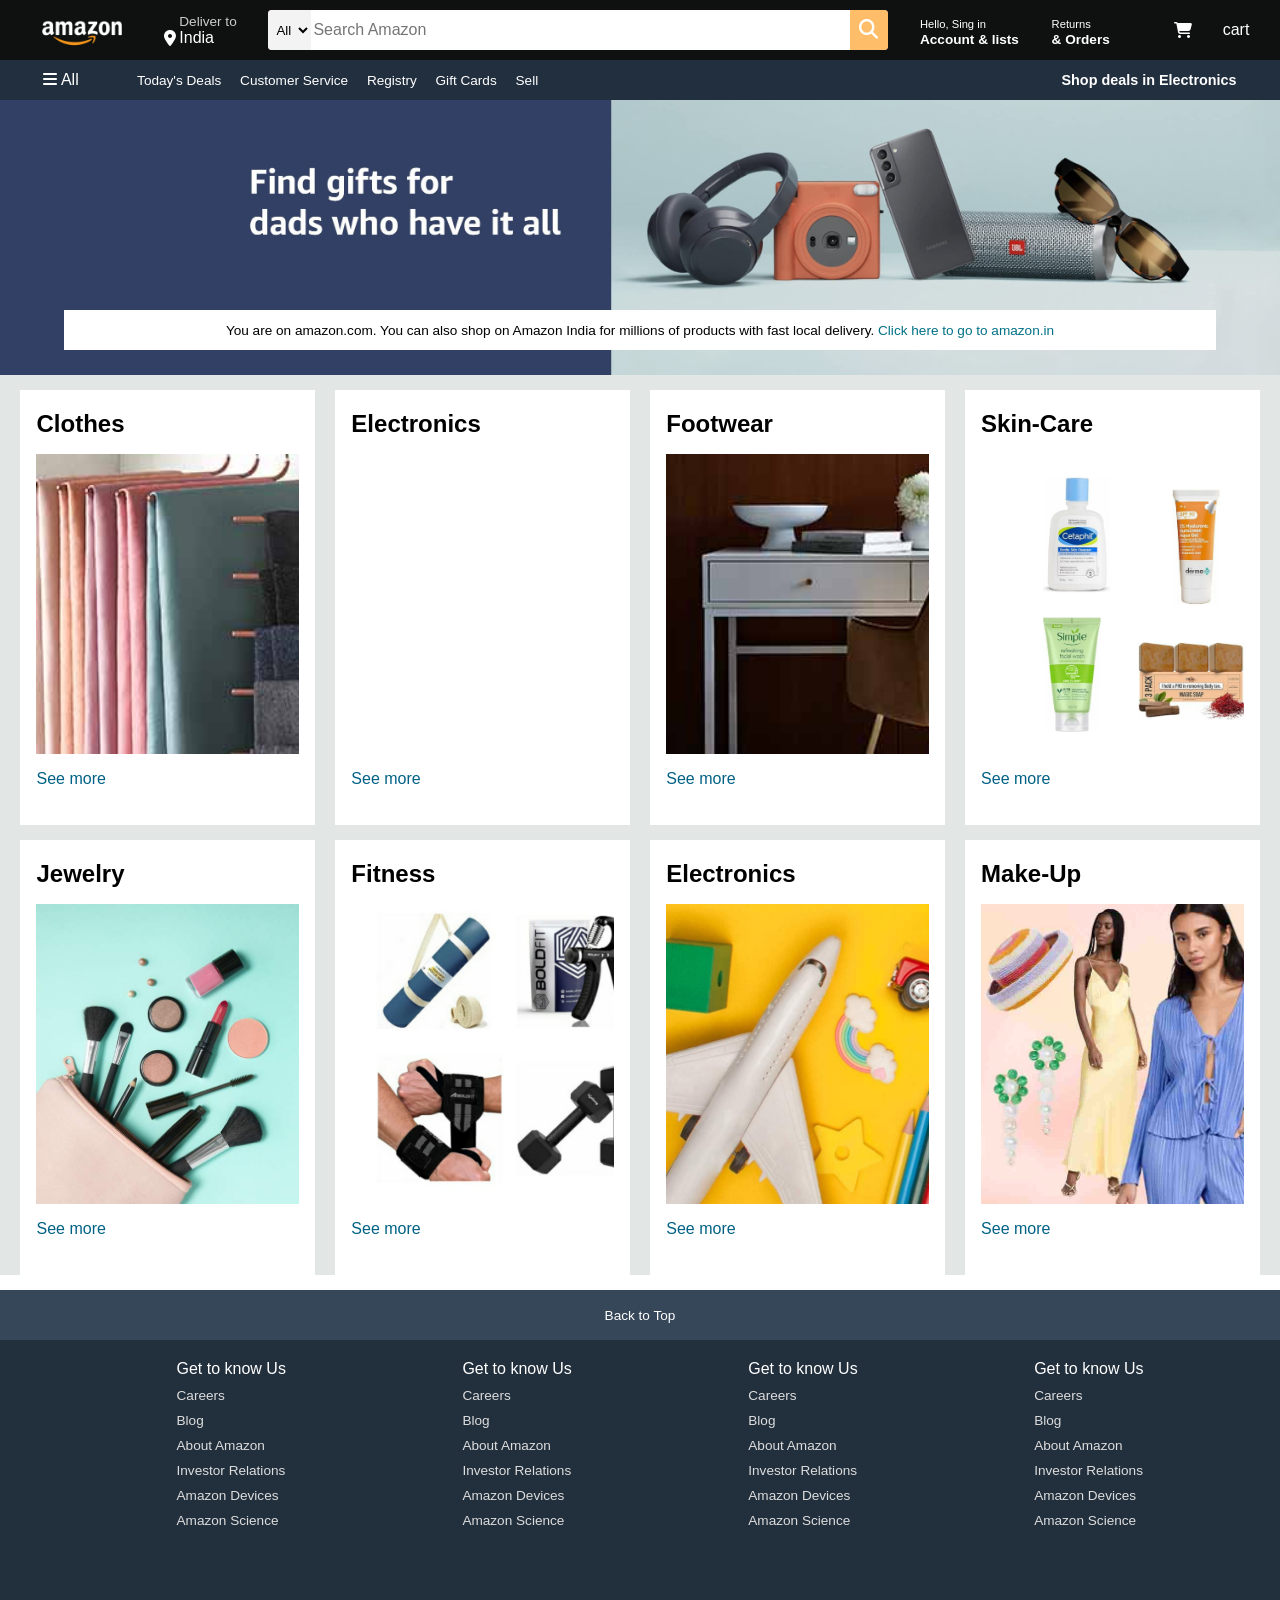
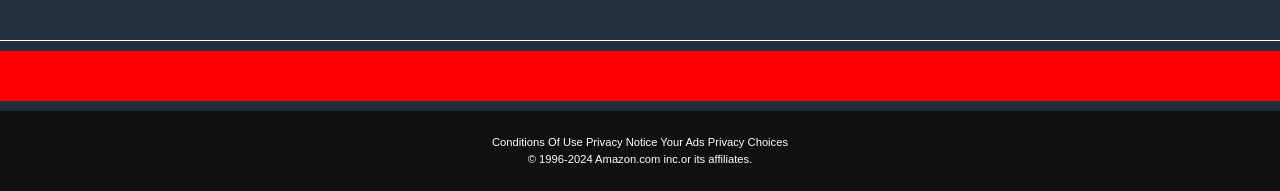
==== index.html @ f0648738 "index.html" ====
<!doctype html>

<html lang="en"> 

 <head> 

    <meta charset="UTF-8">

<meta http-equiv="X-UA-Compatible" content ="IE=edge">

<meta name="viewport" content="width=device-width, initial-scale=1.0">

  

  <title>Amazon clone</title> 

  <link rel="stylesheet" href="https://cdnjs.cloudflare.com/ajax/libs/font-awesome/6.5.2/css/all.min.css"> 

  <link rel="stylesheet" href="style.css"> 

 </head> 

 <body> 

  <header> 

   <div class="navbar"> 

    <div class="nav-logo border"> 

     <div class="logo" img src="logo.png">

     </div> 

    </div> 

    <div class="nav-address border "> 

     <p class="add">Deliver to</p> 

     <div class="add-icon"> <i class="fa-solid fa-location-dot"></i> 

      <p class="add2">India</p> 

     </div> 

    </div> 

    <div class="nav-search"> <select class="select-search"> <option>All</option> </select> 

     <input placeholder="Search Amazon" class="search-input "> 

     <div class="Search-icon"> <i class="fa-solid fa-magnifying-glass"></i> 

     </div> 

    </div> 

    <div class="nav-singin border "> 

     <p><span>Hello, Sing in</span></p> 

     <p class="nav2">Account &amp; lists</p> 

    </div> 

    <div class="nav-return border "> 

     <p><span>Returns</span></p> 

     <p class="nav2">&amp; Orders</p> 

    </div> 

    <div class="nav-cart border"></div> <i class="fa-solid fa-cart-shopping"></i> 

    <p>cart</p> 

   </div> 

   <div class="panel"> 

    <div class="panel-all"> <i class="fa-solid fa-bars"></i> All 

    </div> 

    <div class="panel-op"> 

     <p>Today's Deals</p> 

     <p>Customer Service</p> 

     <p>Registry</p> 

     <p>Gift Cards</p> 

     <p>Sell</p> 

    </div> 

    <div class="panel-deals">

      Shop deals in Electronics 

    </div> 

   </div> 

  </header> 

  <div class="hero"> 

   

   <div class="hero-m"> 

    <p>You are on amazon.com. You can also shop on Amazon India for millions of products with fast local delivery. <a> Click here to go to amazon.in</a></p> 

   </div> 

  </div> 

  <div class="shop-section">
    <div class="box1 box">
        <div class="box-content">
            <h2>Clothes</h2>
            <div class="box-img" style="background-image: url('box1.jpg');"></div>
            <p>See more</p>
        </div>
    </div>
    <div class="box2 box">
        <div class="box-content">
            <h2>Electronics</h2>
            <div class="box-img" style="background-image: url('head.jpg');"></div>
            <p>See more</p>
        </div>
    </div>
    <div class="box3 box">
        <div class="box-content">
            <h2>Footwear</h2>
            <div class="box-img" style="background-image: url('box3.jpg');"></div>
            <p>See more</p>
        </div>
    </div>
    <div class="box4 box">
        <div class="box-content">
            <h2>Skin-Care</h2>
            <div class="box-img" style="background-image: url('skin.jpg');"></div>
            <p>See more</p>
        </div>
    </div>
    <div class="box5 box">
        <div class="box-content">
            <h2>Jewelry</h2>
            <div class="box-img" style="background-image: url('box5.jpg');"></div>
            <p>See more</p>
        </div>
    </div>
    <div class="box6 box">
        <div class="box-content">
            <h2>Fitness</h2>
            <div class="box-img" style="background-image: url('fit.jpg');"></div>
            <p>See more</p>
        </div>
    </div>
    <div class="box7 box">
        <div class="box-content">
            <h2>Electronics</h2>
            <div class="box-img" style="background-image: url('box7.jpg');"></div>
            <p>See more</p>
        </div>
    </div>
    <div class="box8 box">
        <div class="box-content">
            <h2>Make-Up</h2>
            <div class="box-img" style="background-image: url('box8.jpg');"></div>
            <p>See more</p>
        </div>
    </div>
    
    
</div>
  
  
  
  <footer> 

   <div class="foot-panel1">

     Back to Top 

   </div> 

   <div class="foot-panel2"> 

    <ul> 

     <p>Get to know Us</p> <a>Careers</a> <a>Blog</a> <a>About Amazon </a> <a>Investor Relations</a> <a>Amazon Devices</a> <a>Amazon Science</a> 

    </ul> 

    <ul> 

     <p>Get to know Us</p> <a>Careers</a> <a>Blog</a> <a>About Amazon </a> <a>Investor Relations</a> <a>Amazon Devices</a> <a>Amazon Science</a> 

    </ul> 

    <ul> 

     <p>Get to know Us</p> <a>Careers</a> <a>Blog</a> <a>About Amazon </a> <a>Investor Relations</a> <a>Amazon Devices</a> <a>Amazon Science</a> 

    </ul> 

    <ul> 

     <p>Get to know Us</p> <a>Careers</a> <a>Blog</a> <a>About Amazon </a> <a>Investor Relations</a> <a>Amazon Devices</a> <a>Amazon Science</a> 

    </ul> 

   </div> 

   <div class="foot-panel3"> 

    <div class="logo" style="background-color: red;"></div> 

   </div> 

   <div class="foot-panel4"> 

    <div class="pages"> <a>Conditions Of Use</a> <a>Privacy Notice</a> <a>Your Ads Privacy Choices</a> 

    </div> 

    <div class="copy">

      © 1996-2024 Amazon.com inc.or its affiliates. 

    </div> 

   </div> 

  </footer> 

 </body>

</html>
---- style.css ----
*{

  margin: 0;

  font-family: Arial;

  border: border-box;

}

.navbar{

  height: 60px;

  background-color:  #0f1111;

  color: white;

  display: flex;

  align-items: center;

  justify-content: space-evenly;

  

  

  

}

.nav-logo{

  height: 50px;

  width: 100px;

}

.logo{

  background-image: url("logo.png");
  background-size: cover;

  height: 50px;

  width: 100%;

}

.border{

  border: 1.5px solid transparent;

}

.border:hover {

  border: 1.5px solid white;

}

/** box2 **/

  .add{

    color: #cccccc;

    font-size: 0.85rem;

    margin-left: 15px;

    

  }

  

  .add2{

    font-size: 1rem;

    margin-left: 3px;

    

  }

  

.add-icon{

    display: flex;

    align-items: center;

  }

  

  /** box3**/

  

.nav-search{

  display: flex;

  justify-content : space-evenly ;

  background-color: pink;

  width: 620px;

  height: 40px;

  border-radius: 4px;

  }

.select-search{

  background-color: #f3f3f3;

  width: 50px ;

  text-align: center;

  border-top-left-radius: 4px;

  border-bottom-left-radius: 4px;

  border: none;

}

.search-input{

  width: 100%;

  font-size: 1rem;

  border: none;

}

.Search-icon {

  width: 45px;

  display: flex;

  justify-content: center;

  align-items: center;

  font-size: 1.2rem;

  background-color: #febd68;

  border-top-right-radius: 4px;

  border-bottom-right-radius: 4px;

  color: 0f1111;

}

.nav-search:hover{

  border: 2px solid orange;

}

/**box4**/

span{

  font-size: 0.7rem;

}

.nav2{

  font-size: 0.85rem;

  font-weight: 700;

}

/**box5**/

  .nav-cart i {

    font-size: 30px;

  }

  

  .nav-cart{

    font-size: 0.85rem;

    font-weight: 700;

  }

  

  /** panel **/

 

  .panel{

      height: 40px;

      background-color: #222f3f;

      display: flex;

      color: white;

      align-items: center;

      justify-content: space-evenly;

    }

    .panel-op p {

      display: inline;

      margin-left: 15px;

    }

    

    .panel-op{

      width: 70%;

      font-size: 0.85rem;

    }

    

    .panel-deals{

      font-size: 0.9rem;

      font-weight: 700;

    }

    

    /** hero **/

   

   .hero{

     background-image: url("hero.jpg");

     background-size: cover;  

     height: 275px;

     display: flex;

     justify-content: center;

     align-items: flex-end;

   } 

   

   .hero-m{
     background-color: white;
     color: black;

     height: 40px;

     display: flex;

     align-items: center;

     justify-content: center;

     font-size: 0.85rem;

     width: 90%;

     margin-bottom: 25px;

   } 

   

   .hero-m a{

     color: #007185;

   }
.hero-m p{
  margin-left: 8px;
  margin-right: 8px;
}

   /** shop section **/
.shop-section {
    display: flex;
    flex-wrap: wrap;
    justify-content: space-evenly;
    background-color: #e2e7e6;
}

.box {
    /* border: 2px solid black; */
    height: 400px;
    width: 23%;
    background-color: white;
    padding: 20px 0px 15px;
    margin-top: 15px;
}

.box-img {
    height: 300px;
    background-size: cover;
    margin-top: 1rem;
    margin-bottom: 1rem;
}

.box-content {
    margin-left: 1rem;
    margin-right: 1rem;
}

.box-content p{
  color: #006185;
  
}





   



  

     

     

     

     /**  footer  **/

       

  footer{

    margin-top: 15px;

  }

       

  .foot-panel1{

    background-color: #37475a;

    color: white;

    height: 50px;

    display: flex;

    justify-content: center;

    align-items: center;

    font-size: 0.85rem;

  } 

  .foot-panel2{

    background-color: #222f3d;

    color: white;

    height: 300px;

    display: flex;

    justify-content: space-evenly;

    

  }

  

  ul{

    margin-top: 20px;

    

  } 

  

  

  ul a {

    display: block;

    font-size: 0.85rem;

    margin-top: 10px;

    color: #dddddd;

    

  } 

  .foot-panel3{

    background-color: #222f3d;

    color: white;

    border-top: 0.5px solid white;

    height: 70px;

    display: flex;

    justify-content: center;

    align-items: center;

  }  

  

  .logo{

  background-image: ;

  background-size: cover;  

  height: 50px;

  width: 100%x;

  }

  

  .foot-panel4{

    background-color: #0f1111;

    color: white;

    height: 80px;

    font-size: 0.7rem;

    text-align: center;

  }

       

       

  .pages{

      padding-top: 25px;

   

  }

.copy{

     padding-top: 5px;

  

   }
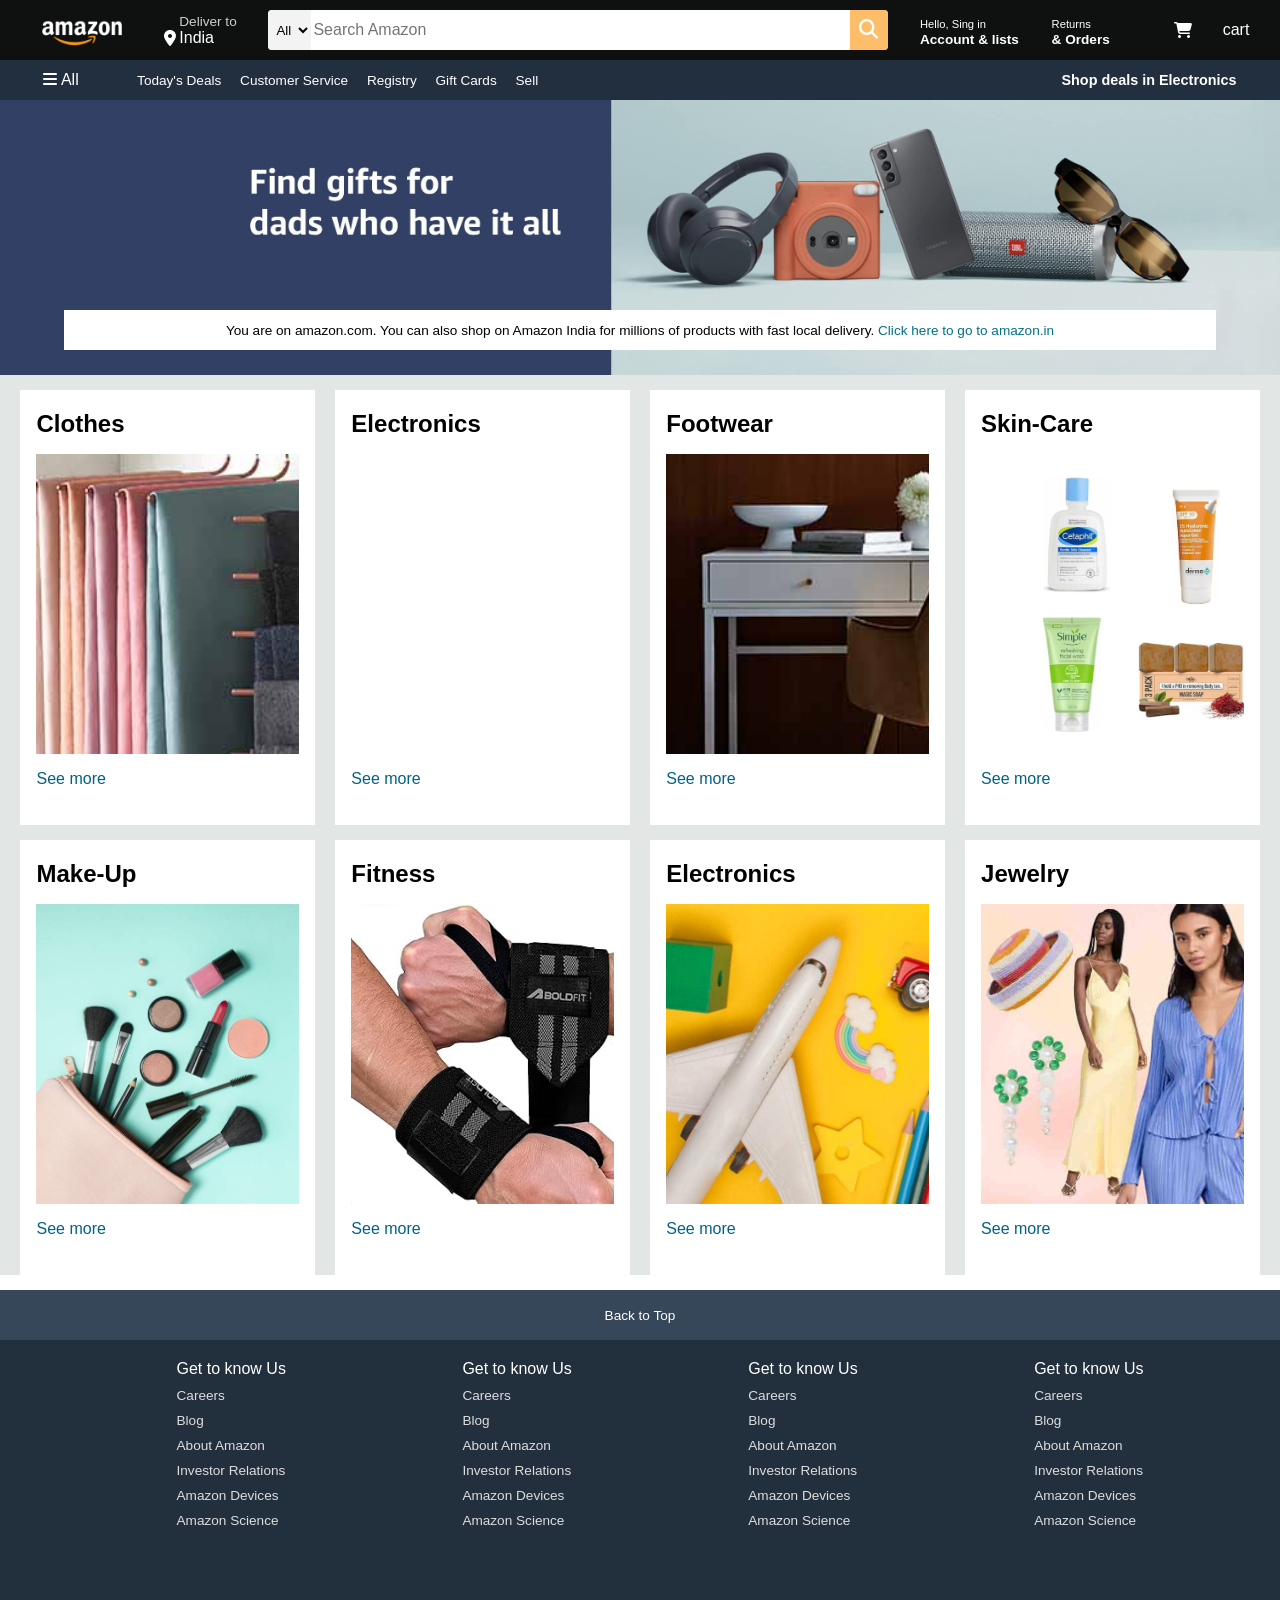
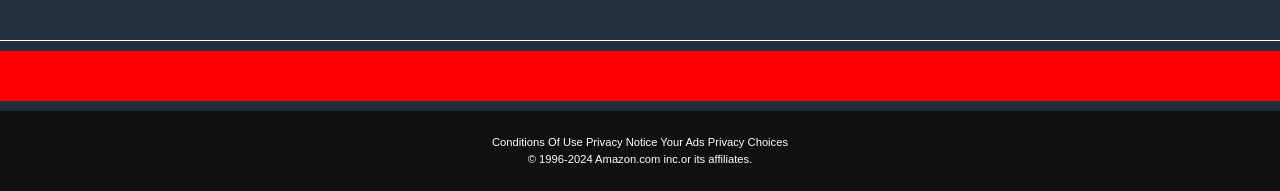
==== commit 193c102f: "index.html" ====
--- a/index.html
+++ b/index.html
@@ -151,7 +151,7 @@
     </div>
     <div class="box5 box">
         <div class="box-content">
-            <h2>Jewelry</h2>
+            <h2>Make-Up</h2>
             <div class="box-img" style="background-image: url('box5.jpg');"></div>
             <p>See more</p>
         </div>
@@ -172,7 +172,7 @@
     </div>
     <div class="box8 box">
         <div class="box-content">
-            <h2>Make-Up</h2>
+            <h2>Jewelry</h2>
             <div class="box-img" style="background-image: url('box8.jpg');"></div>
             <p>See more</p>
         </div>
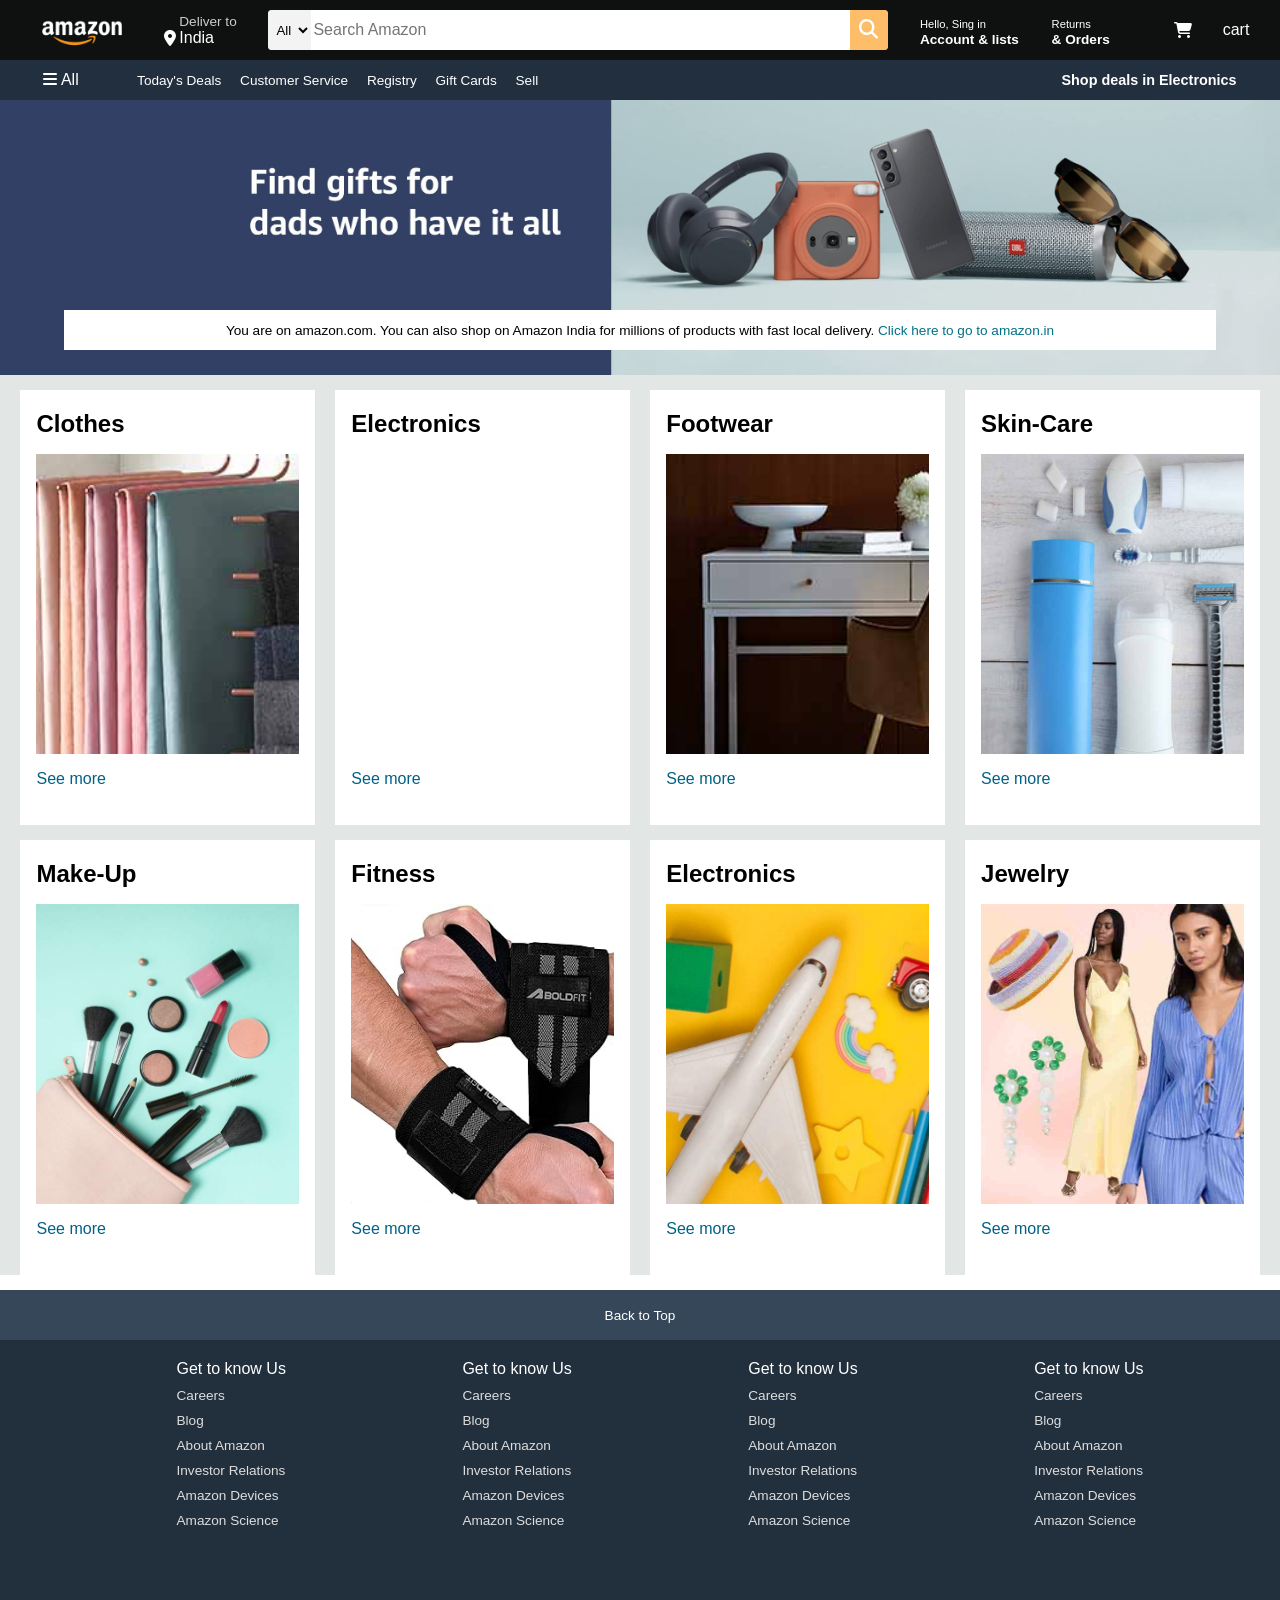
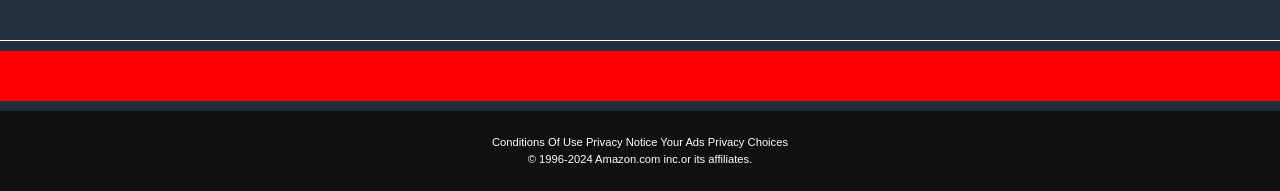
==== commit 59d81fcc: "index.html" ====
--- a/index.html
+++ b/index.html
@@ -145,7 +145,7 @@
     <div class="box4 box">
         <div class="box-content">
             <h2>Skin-Care</h2>
-            <div class="box-img" style="background-image: url('skin.jpg');"></div>
+            <div class="box-img" style="background-image: url('box2.jpg');"></div>
             <p>See more</p>
         </div>
     </div>
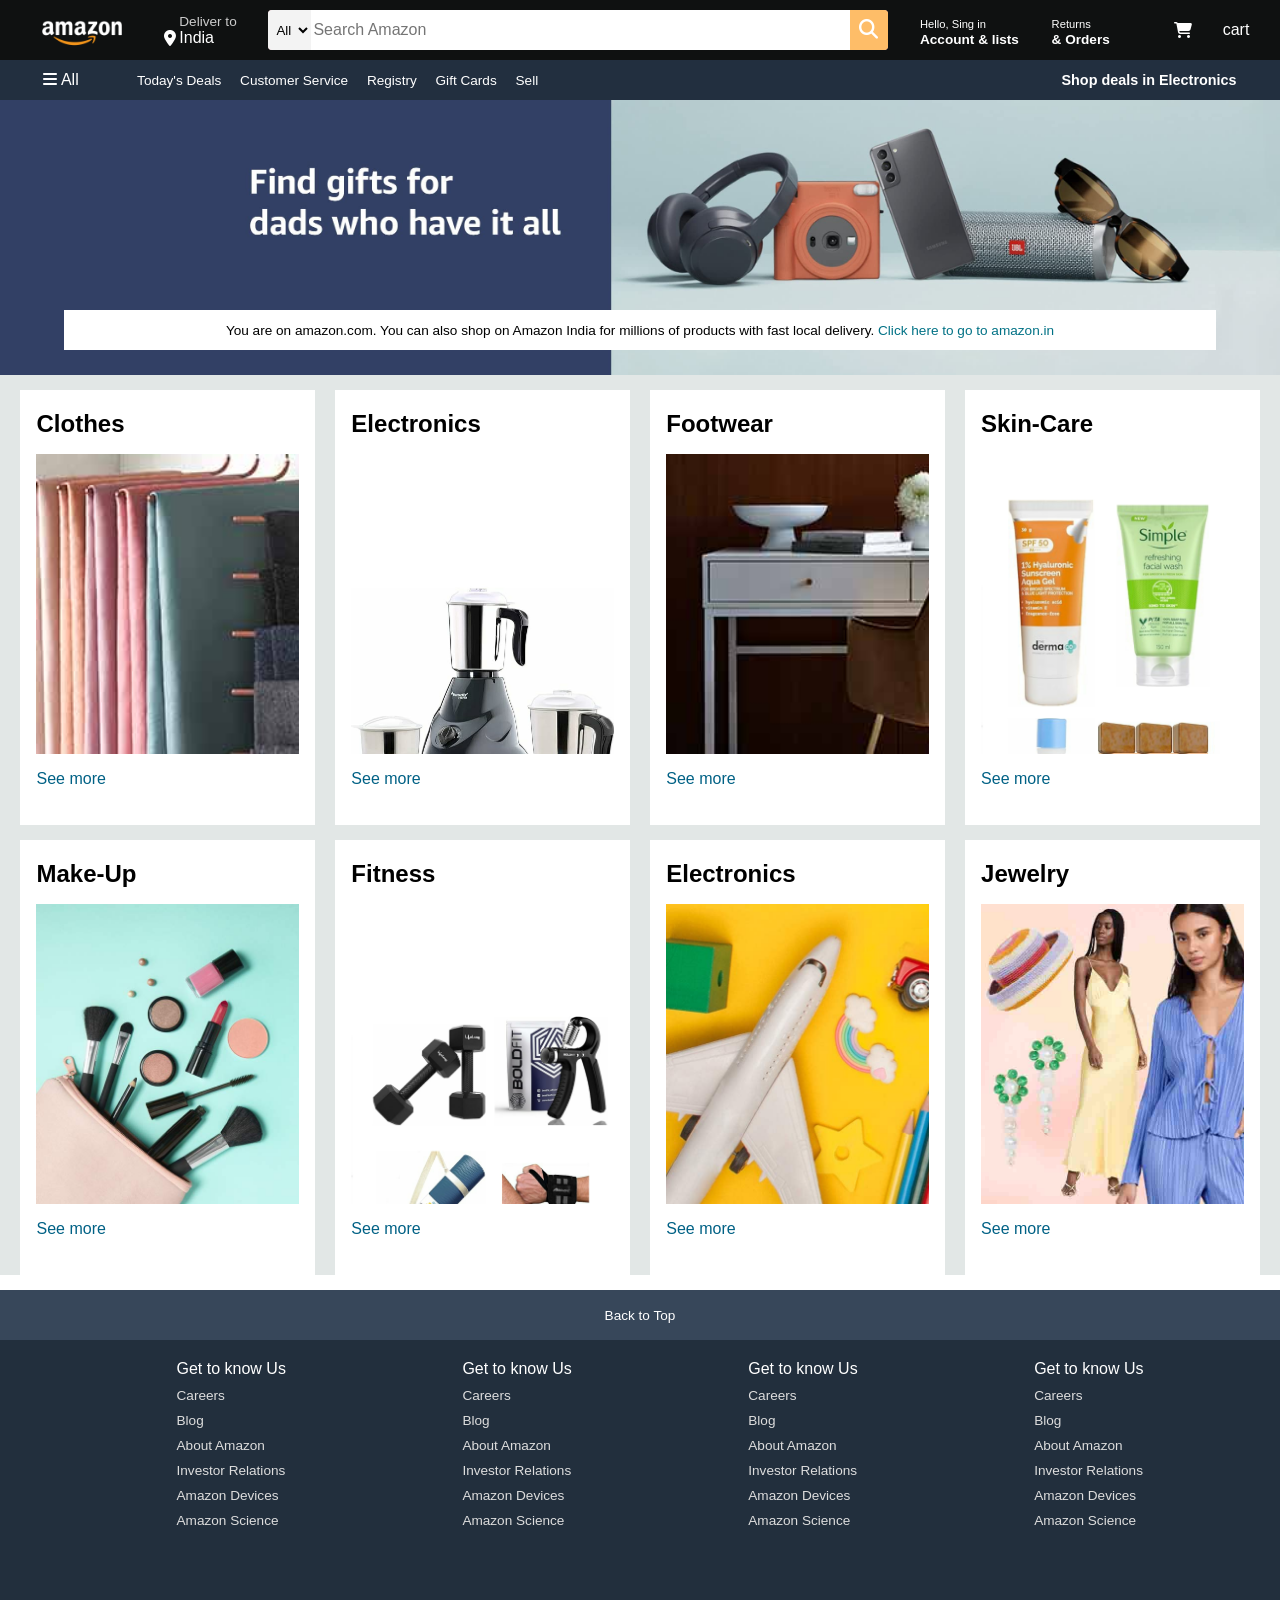
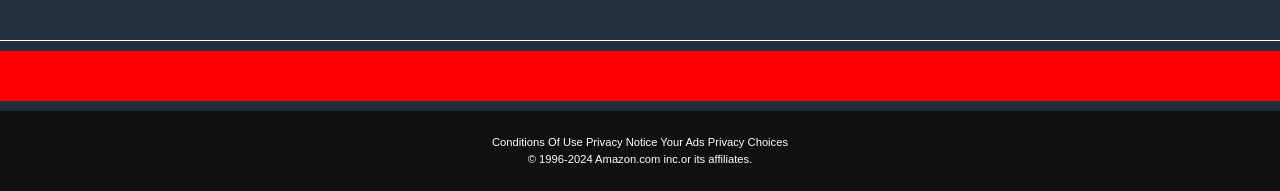
==== commit 98617797: "index.html" ====
--- a/index.html
+++ b/index.html
@@ -145,7 +145,7 @@
     <div class="box4 box">
         <div class="box-content">
             <h2>Skin-Care</h2>
-            <div class="box-img" style="background-image: url('box2.jpg');"></div>
+            <div class="box-img" style="background-image: url('skin.jpg');"></div>
             <p>See more</p>
         </div>
     </div>
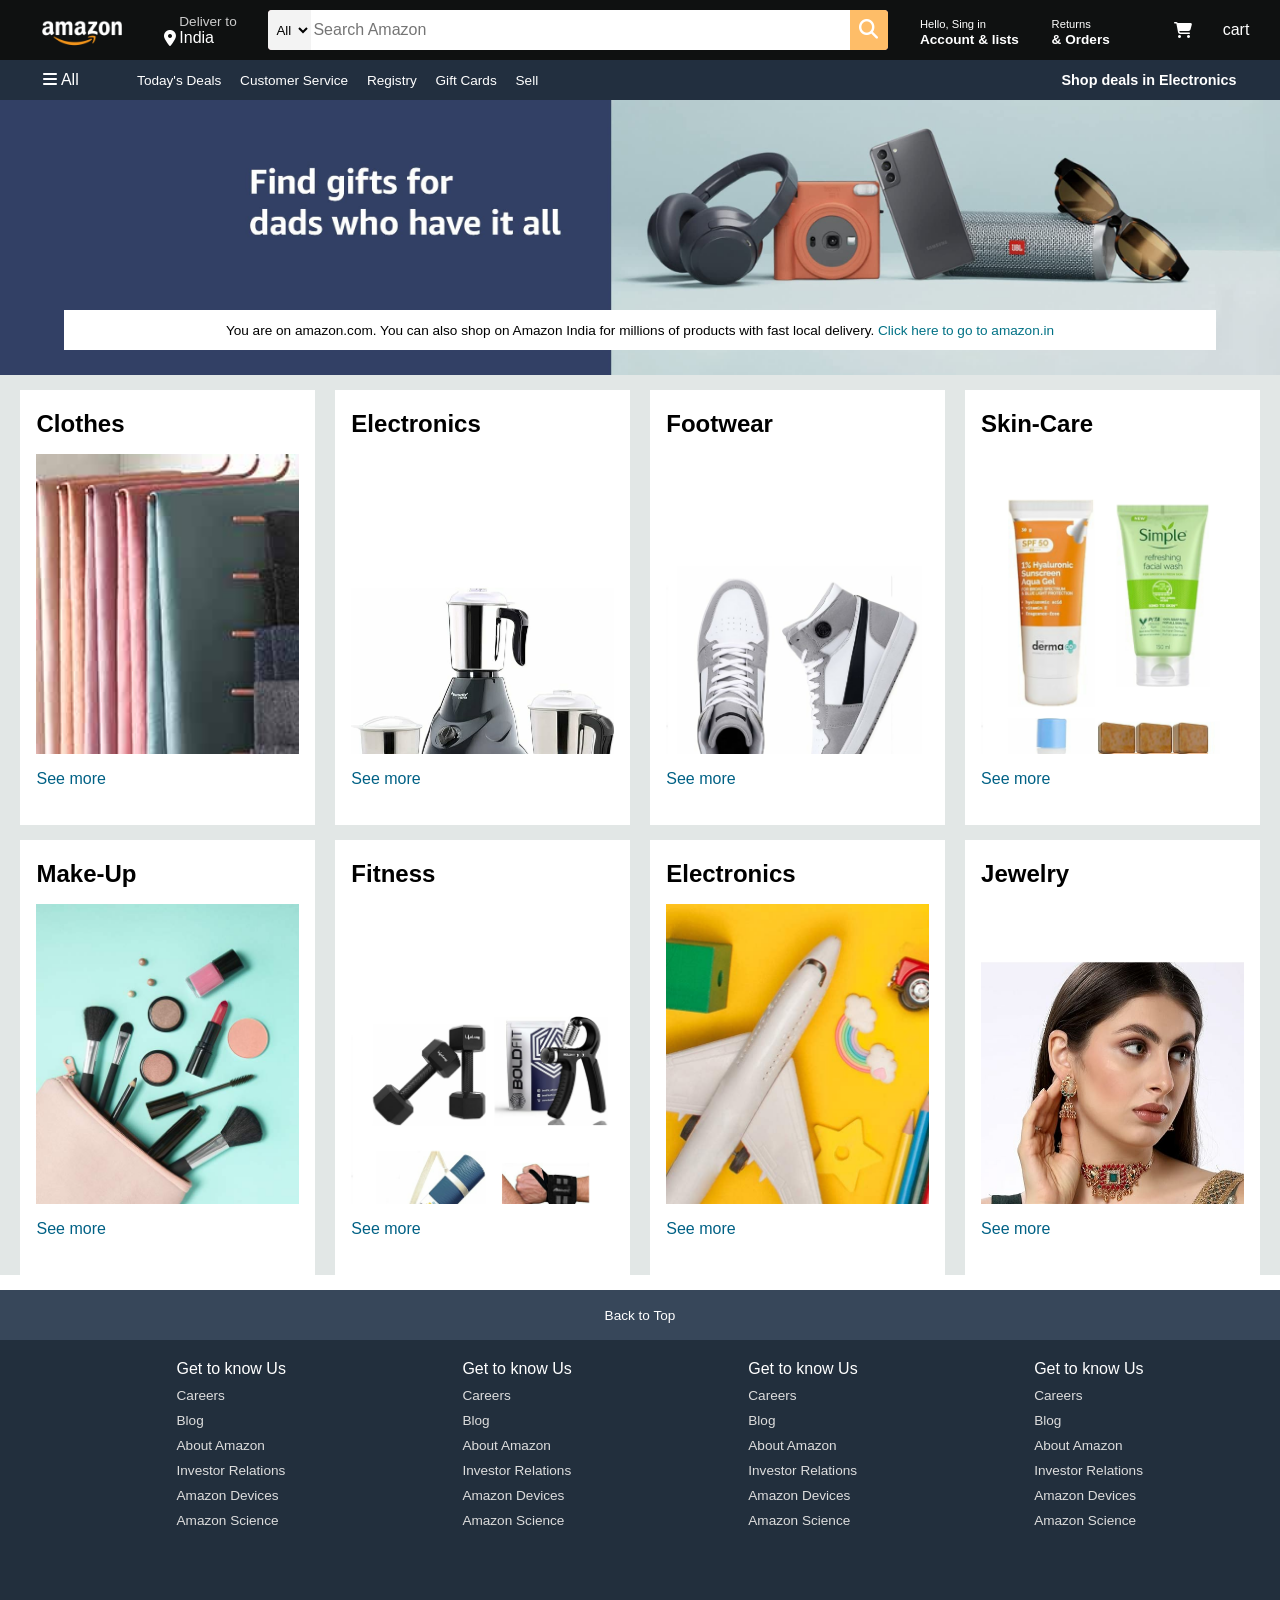
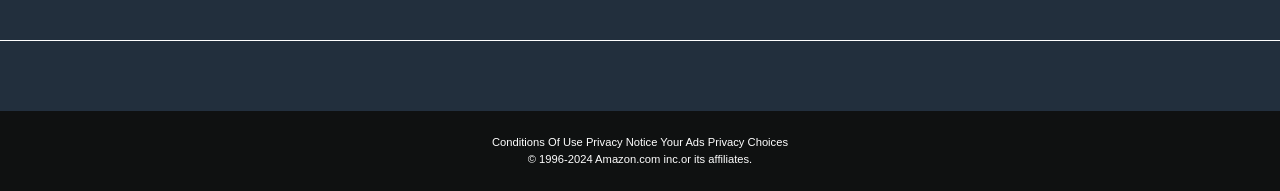
==== commit 3947f74d: "index.html" ====
--- a/index.html
+++ b/index.html
@@ -138,7 +138,7 @@
     <div class="box3 box">
         <div class="box-content">
             <h2>Footwear</h2>
-            <div class="box-img" style="background-image: url('box3.jpg');"></div>
+            <div class="box-img" style="background-image: url('foot.jpg');"></div>
             <p>See more</p>
         </div>
     </div>
@@ -173,7 +173,7 @@
     <div class="box8 box">
         <div class="box-content">
             <h2>Jewelry</h2>
-            <div class="box-img" style="background-image: url('box8.jpg');"></div>
+            <div class="box-img" style="background-image: url('jew.jpg');"></div>
             <p>See more</p>
         </div>
     </div>
@@ -221,7 +221,7 @@
 
    <div class="foot-panel3"> 
 
-    <div class="logo" style="background-color: red;"></div> 
+    <div class="logo" img src="logo.png"></div> 
 
    </div> 
 
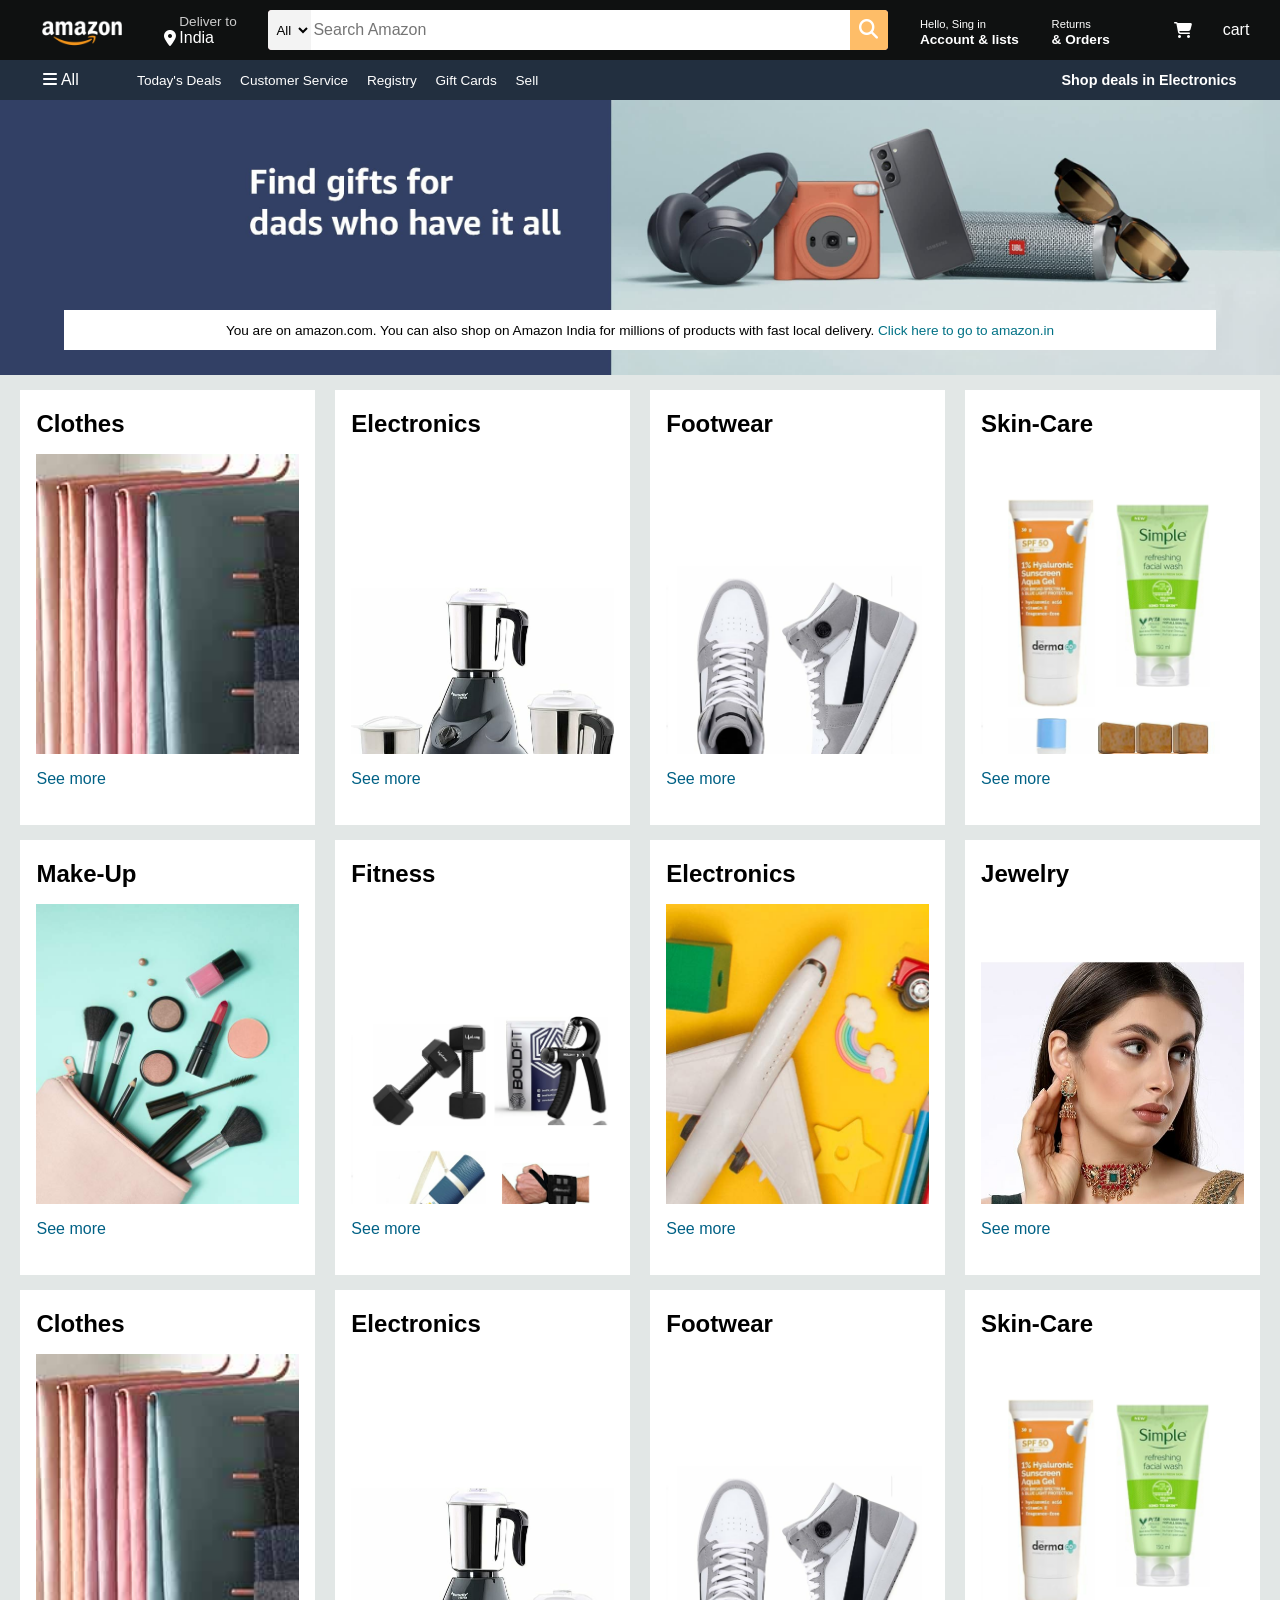
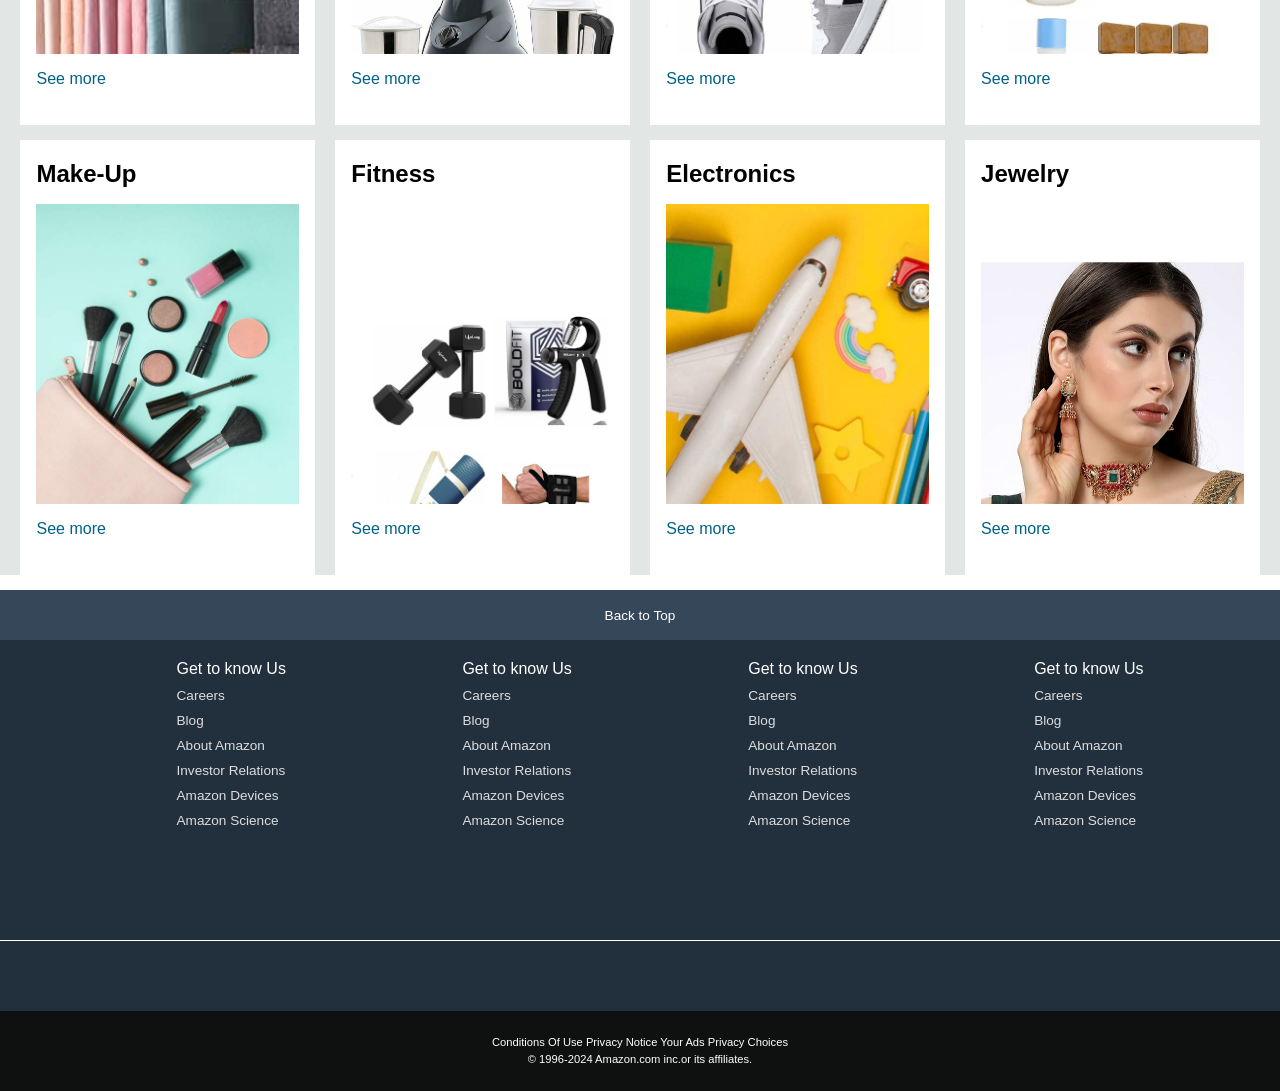
==== commit 39a5f3fd: "index.html" ====
--- a/index.html
+++ b/index.html
@@ -177,7 +177,62 @@
             <p>See more</p>
         </div>
     </div>
-    
+        <div class="box1 box">
+        <div class="box-content">
+            <h2>Clothes</h2>
+            <div class="box-img" style="background-image: url('box1.jpg');"></div>
+            <p>See more</p>
+        </div>
+    </div>
+    <div class="box2 box">
+        <div class="box-content">
+            <h2>Electronics</h2>
+            <div class="box-img" style="background-image: url('head.jpg');"></div>
+            <p>See more</p>
+        </div>
+    </div>
+    <div class="box3 box">
+        <div class="box-content">
+            <h2>Footwear</h2>
+            <div class="box-img" style="background-image: url('foot.jpg');"></div>
+            <p>See more</p>
+        </div>
+    </div>
+    <div class="box4 box">
+        <div class="box-content">
+            <h2>Skin-Care</h2>
+            <div class="box-img" style="background-image: url('skin.jpg');"></div>
+            <p>See more</p>
+        </div>
+    </div>
+    <div class="box5 box">
+        <div class="box-content">
+            <h2>Make-Up</h2>
+            <div class="box-img" style="background-image: url('box5.jpg');"></div>
+            <p>See more</p>
+        </div>
+    </div>
+    <div class="box6 box">
+        <div class="box-content">
+            <h2>Fitness</h2>
+            <div class="box-img" style="background-image: url('fit.jpg');"></div>
+            <p>See more</p>
+        </div>
+    </div>
+    <div class="box7 box">
+        <div class="box-content">
+            <h2>Electronics</h2>
+            <div class="box-img" style="background-image: url('box7.jpg');"></div>
+            <p>See more</p>
+        </div>
+    </div>
+    <div class="box8 box">
+        <div class="box-content">
+            <h2>Jewelry</h2>
+            <div class="box-img" style="background-image: url('jew.jpg');"></div>
+            <p>See more</p>
+        </div>
+     </div>
     
 </div>
   
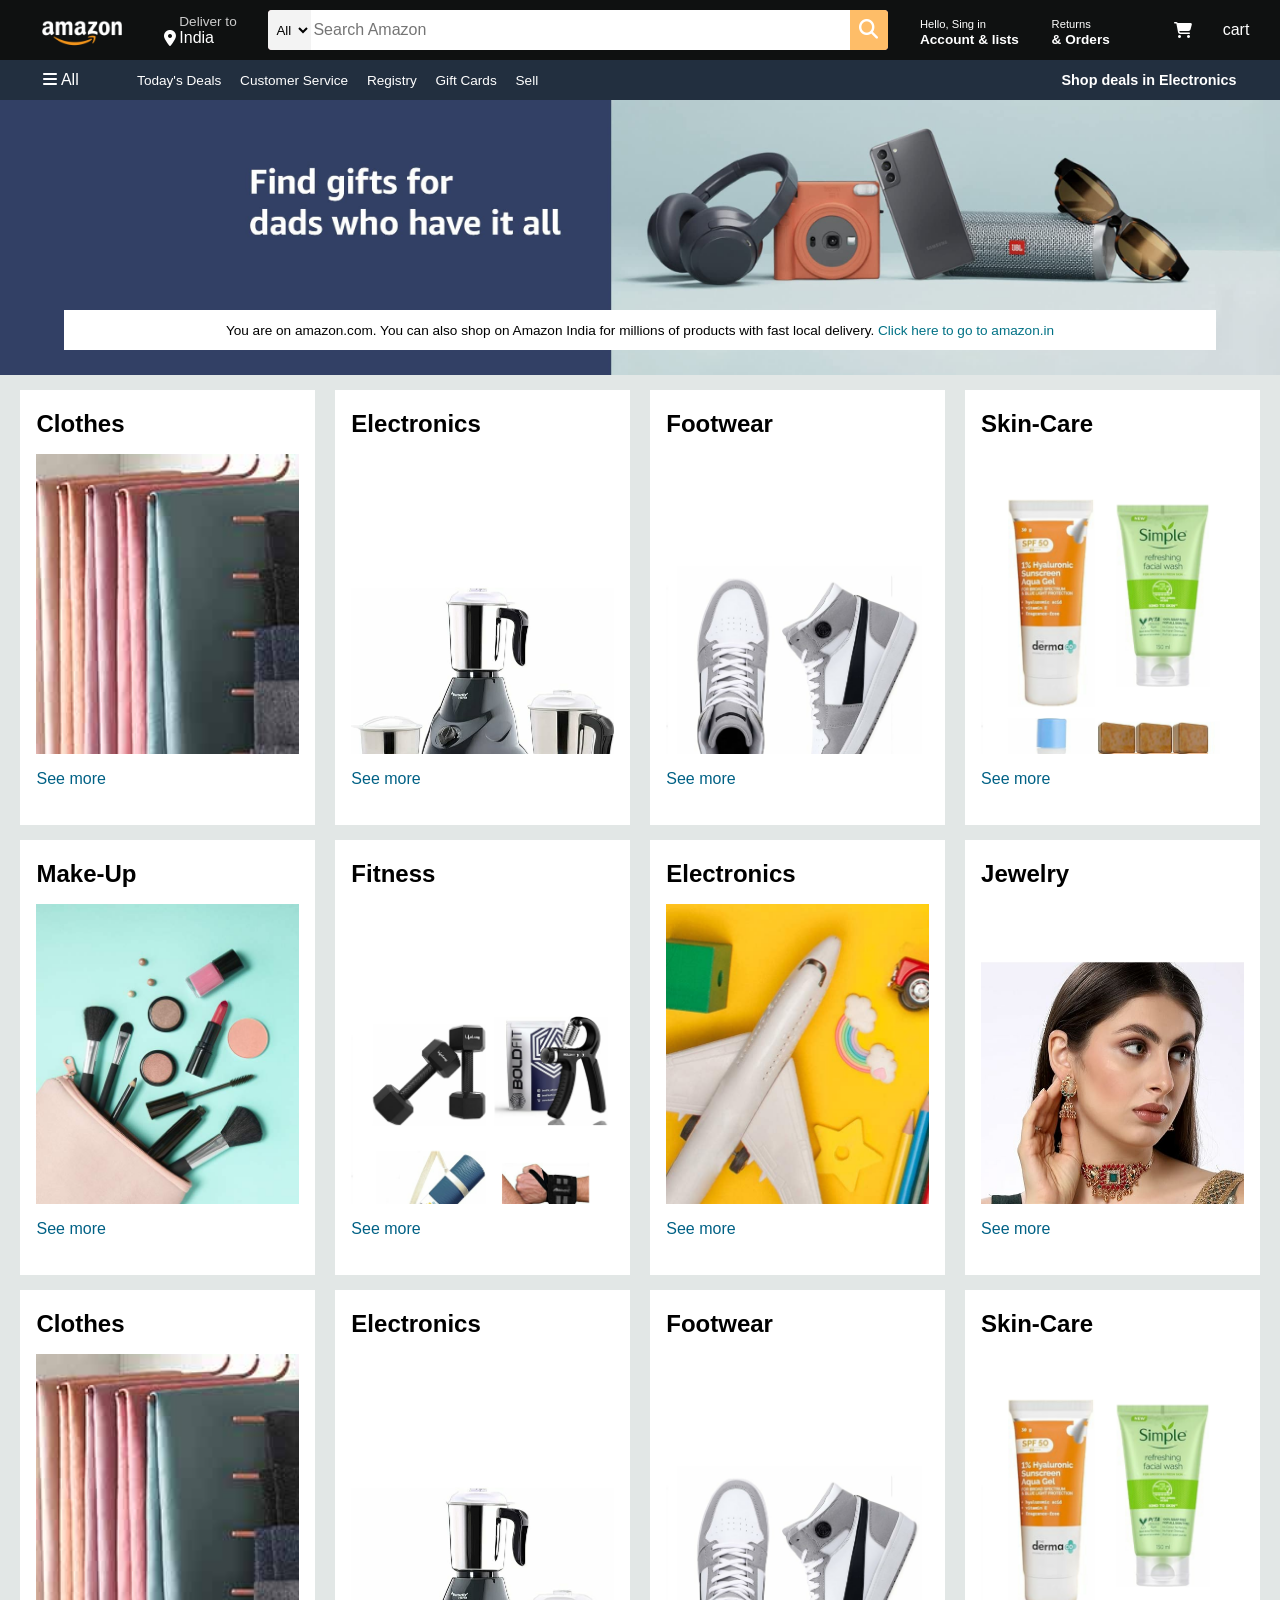
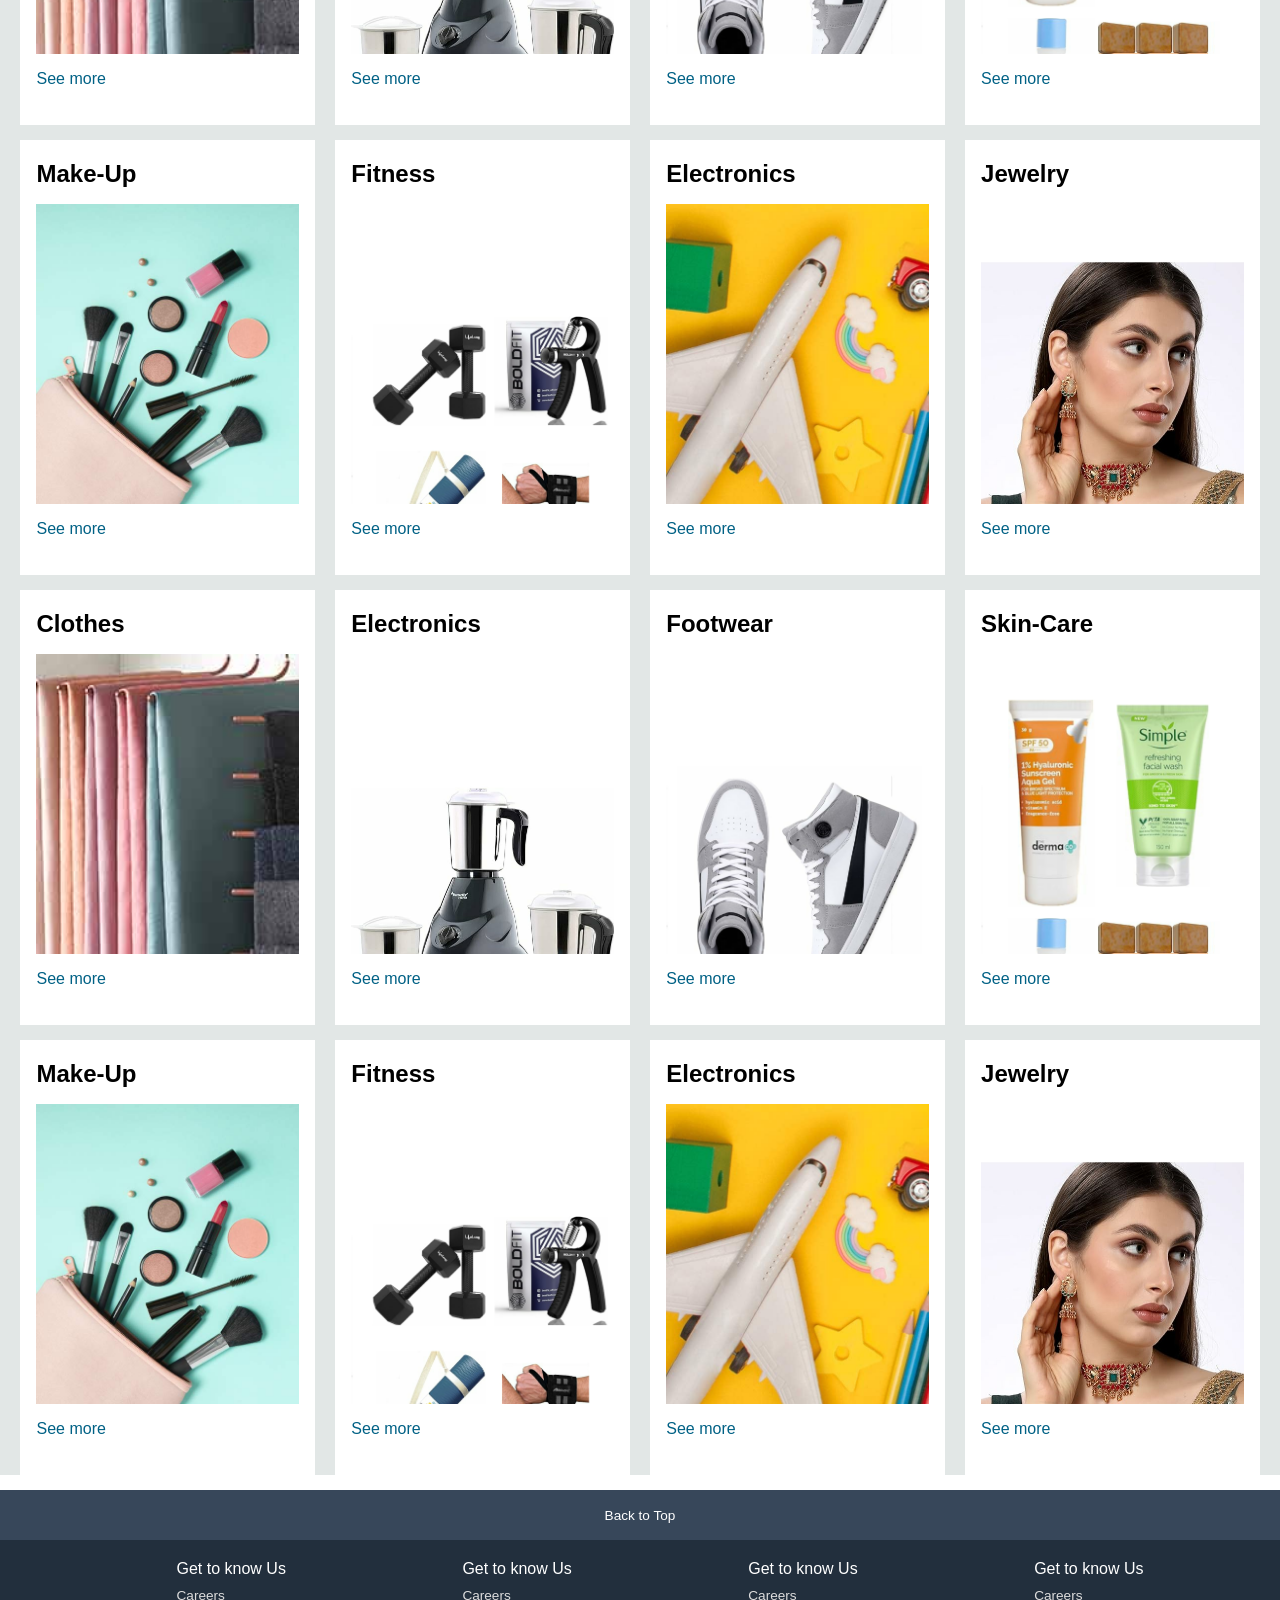
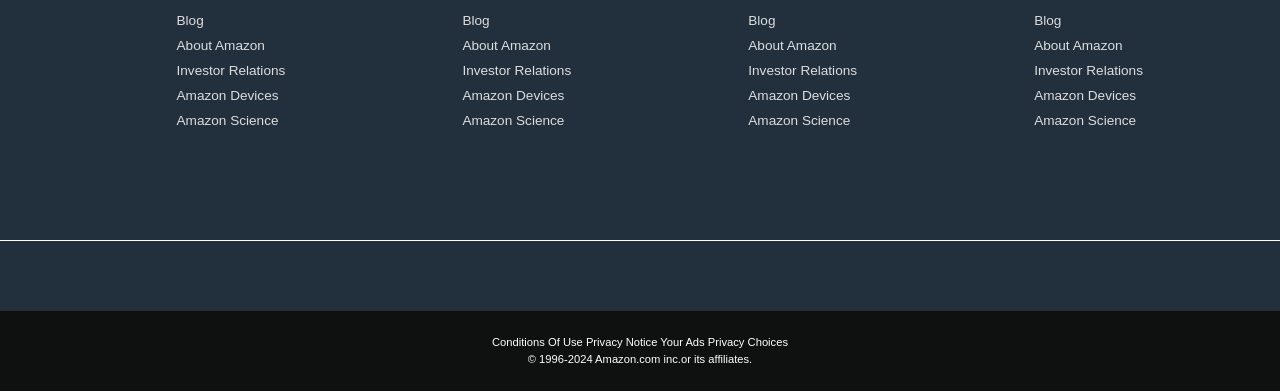
==== commit 42759662: "index.html" ====
--- a/index.html
+++ b/index.html
@@ -233,6 +233,64 @@
             <p>See more</p>
         </div>
      </div>
+
+
+       <div class="box1 box">
+        <div class="box-content">
+            <h2>Clothes</h2>
+            <div class="box-img" style="background-image: url('box1.jpg');"></div>
+            <p>See more</p>
+        </div>
+    </div>
+    <div class="box2 box">
+        <div class="box-content">
+            <h2>Electronics</h2>
+            <div class="box-img" style="background-image: url('head.jpg');"></div>
+            <p>See more</p>
+        </div>
+    </div>
+    <div class="box3 box">
+        <div class="box-content">
+            <h2>Footwear</h2>
+            <div class="box-img" style="background-image: url('foot.jpg');"></div>
+            <p>See more</p>
+        </div>
+    </div>
+    <div class="box4 box">
+        <div class="box-content">
+            <h2>Skin-Care</h2>
+            <div class="box-img" style="background-image: url('skin.jpg');"></div>
+            <p>See more</p>
+        </div>
+    </div>
+    <div class="box5 box">
+        <div class="box-content">
+            <h2>Make-Up</h2>
+            <div class="box-img" style="background-image: url('box5.jpg');"></div>
+            <p>See more</p>
+        </div>
+    </div>
+    <div class="box6 box">
+        <div class="box-content">
+            <h2>Fitness</h2>
+            <div class="box-img" style="background-image: url('fit.jpg');"></div>
+            <p>See more</p>
+        </div>
+    </div>
+    <div class="box7 box">
+        <div class="box-content">
+            <h2>Electronics</h2>
+            <div class="box-img" style="background-image: url('box7.jpg');"></div>
+            <p>See more</p>
+        </div>
+    </div>
+    <div class="box8 box">
+        <div class="box-content">
+            <h2>Jewelry</h2>
+            <div class="box-img" style="background-image: url('jew.jpg');"></div>
+            <p>See more</p>
+        </div>
+    </div>
     
 </div>
   
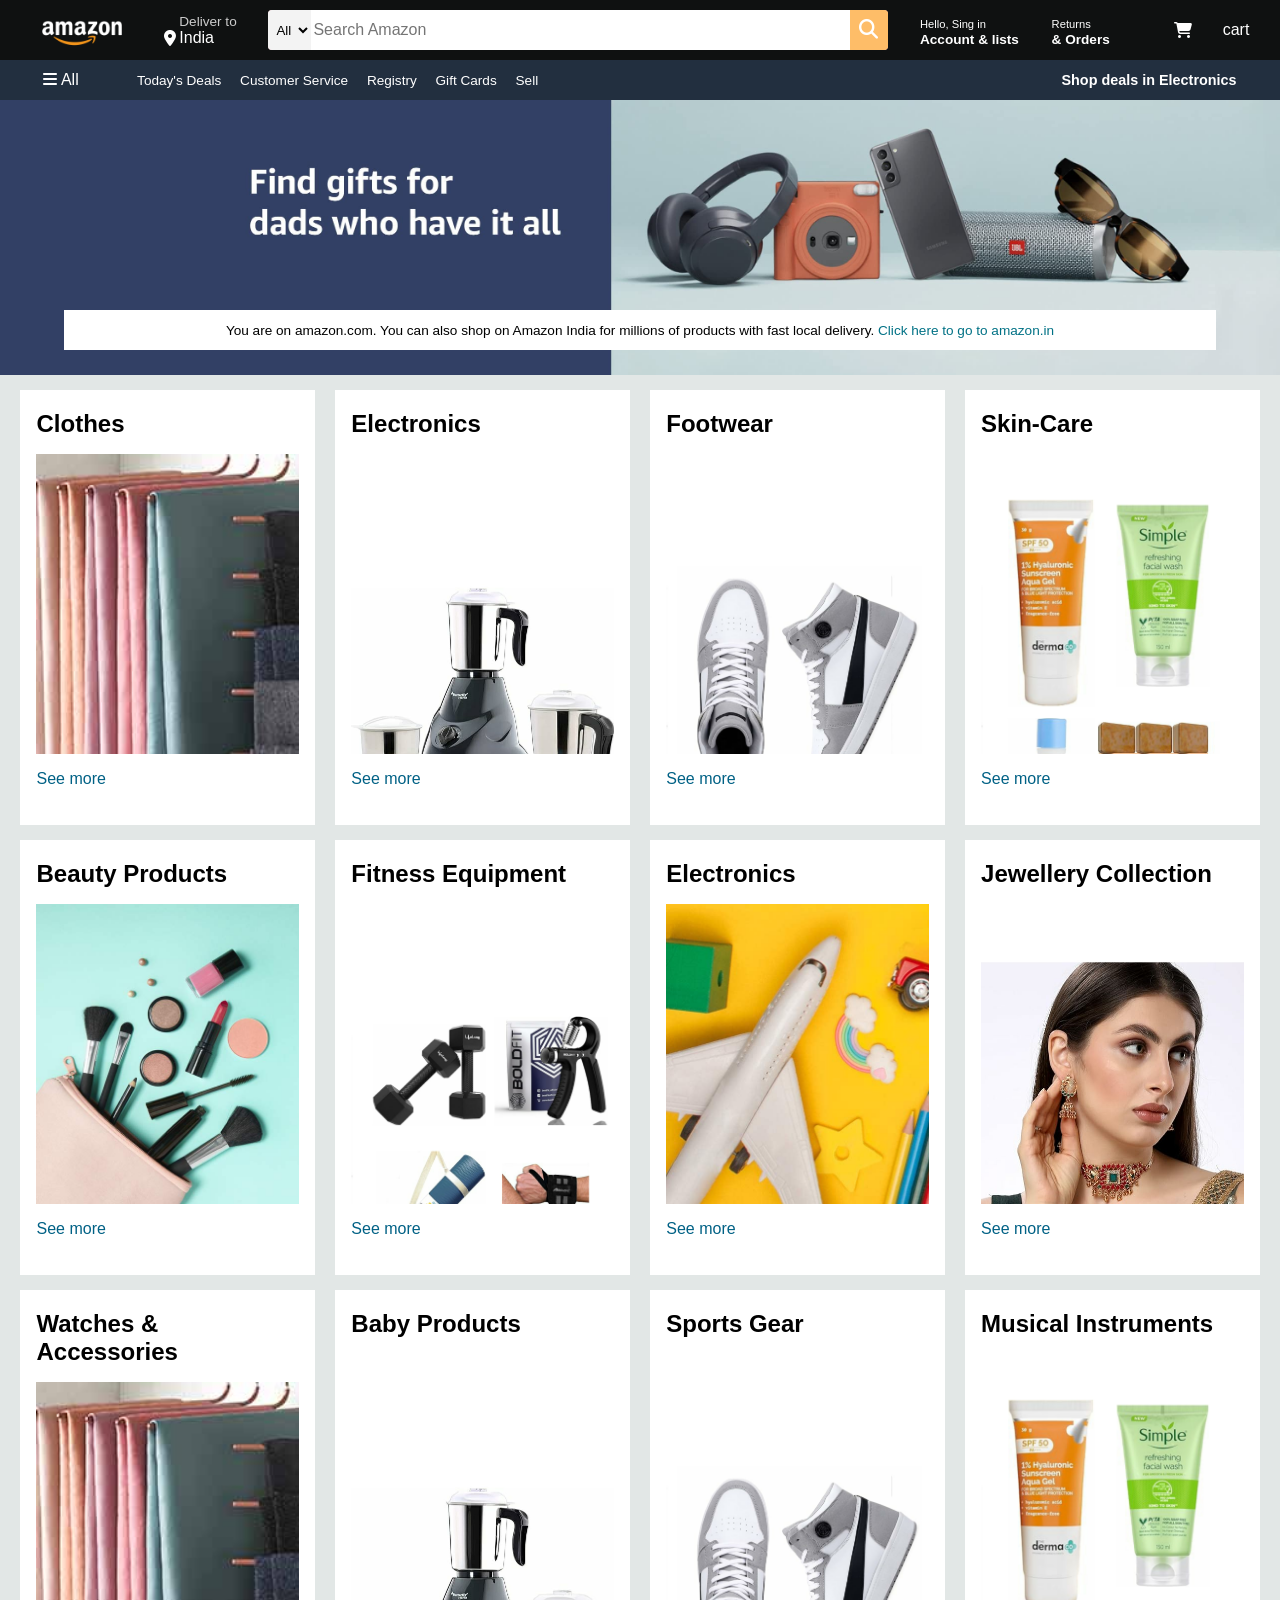
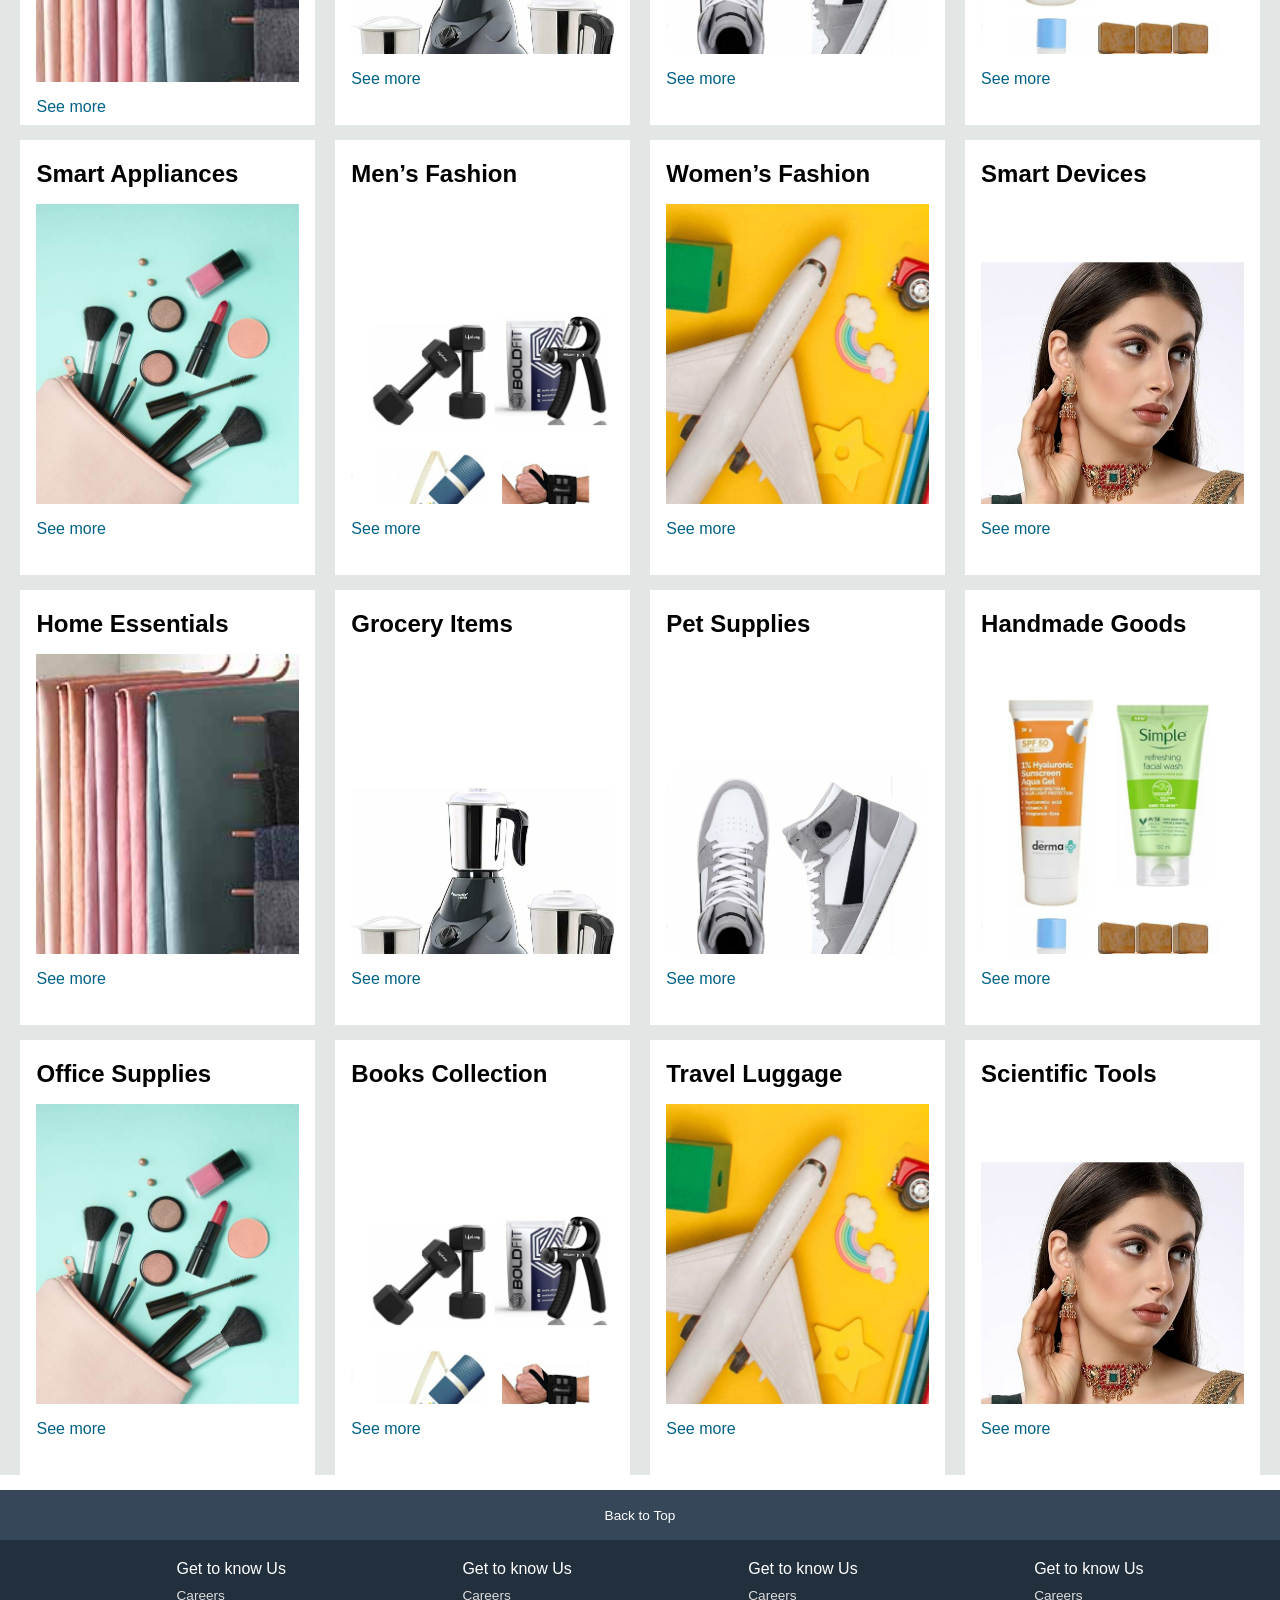
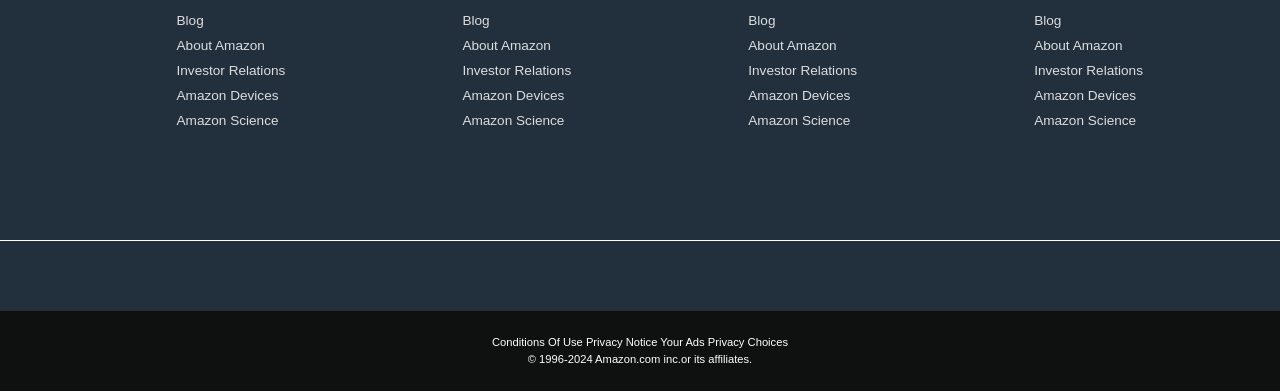
==== commit eeff8c79: "index.html" ====
--- a/index.html
+++ b/index.html
@@ -151,14 +151,14 @@
     </div>
     <div class="box5 box">
         <div class="box-content">
-            <h2>Make-Up</h2>
+            <h2>Beauty Products</h2>
             <div class="box-img" style="background-image: url('box5.jpg');"></div>
             <p>See more</p>
         </div>
     </div>
     <div class="box6 box">
         <div class="box-content">
-            <h2>Fitness</h2>
+            <h2>Fitness Equipment</h2>
             <div class="box-img" style="background-image: url('fit.jpg');"></div>
             <p>See more</p>
         </div>
@@ -172,63 +172,63 @@
     </div>
     <div class="box8 box">
         <div class="box-content">
-            <h2>Jewelry</h2>
+            <h2>Jewellery Collection</h2>
             <div class="box-img" style="background-image: url('jew.jpg');"></div>
             <p>See more</p>
         </div>
     </div>
         <div class="box1 box">
         <div class="box-content">
-            <h2>Clothes</h2>
+            <h2>Watches & Accessories</h2>
             <div class="box-img" style="background-image: url('box1.jpg');"></div>
             <p>See more</p>
         </div>
     </div>
     <div class="box2 box">
         <div class="box-content">
-            <h2>Electronics</h2>
+            <h2>Baby Products</h2>
             <div class="box-img" style="background-image: url('head.jpg');"></div>
             <p>See more</p>
         </div>
     </div>
     <div class="box3 box">
         <div class="box-content">
-            <h2>Footwear</h2>
+            <h2>Sports Gear</h2>
             <div class="box-img" style="background-image: url('foot.jpg');"></div>
             <p>See more</p>
         </div>
     </div>
     <div class="box4 box">
         <div class="box-content">
-            <h2>Skin-Care</h2>
+            <h2>Musical Instruments</h2>
             <div class="box-img" style="background-image: url('skin.jpg');"></div>
             <p>See more</p>
         </div>
     </div>
     <div class="box5 box">
         <div class="box-content">
-            <h2>Make-Up</h2>
+            <h2>Smart Appliances</h2>
             <div class="box-img" style="background-image: url('box5.jpg');"></div>
             <p>See more</p>
         </div>
     </div>
     <div class="box6 box">
         <div class="box-content">
-            <h2>Fitness</h2>
+            <h2>Men’s Fashion</h2>
             <div class="box-img" style="background-image: url('fit.jpg');"></div>
             <p>See more</p>
         </div>
     </div>
     <div class="box7 box">
         <div class="box-content">
-            <h2>Electronics</h2>
+            <h2>Women’s Fashion</h2>
             <div class="box-img" style="background-image: url('box7.jpg');"></div>
             <p>See more</p>
         </div>
     </div>
     <div class="box8 box">
         <div class="box-content">
-            <h2>Jewelry</h2>
+            <h2>Smart Devices</h2>
             <div class="box-img" style="background-image: url('jew.jpg');"></div>
             <p>See more</p>
         </div>
@@ -237,56 +237,56 @@
 
        <div class="box1 box">
         <div class="box-content">
-            <h2>Clothes</h2>
+            <h2>Home Essentials</h2>
             <div class="box-img" style="background-image: url('box1.jpg');"></div>
             <p>See more</p>
         </div>
     </div>
     <div class="box2 box">
         <div class="box-content">
-            <h2>Electronics</h2>
+            <h2>Grocery Items</h2>
             <div class="box-img" style="background-image: url('head.jpg');"></div>
             <p>See more</p>
         </div>
     </div>
     <div class="box3 box">
         <div class="box-content">
-            <h2>Footwear</h2>
+            <h2>Pet Supplies</h2>
             <div class="box-img" style="background-image: url('foot.jpg');"></div>
             <p>See more</p>
         </div>
     </div>
     <div class="box4 box">
         <div class="box-content">
-            <h2>Skin-Care</h2>
+            <h2>Handmade Goods</h2>
             <div class="box-img" style="background-image: url('skin.jpg');"></div>
             <p>See more</p>
         </div>
     </div>
     <div class="box5 box">
         <div class="box-content">
-            <h2>Make-Up</h2>
+            <h2>Office Supplies</h2>
             <div class="box-img" style="background-image: url('box5.jpg');"></div>
             <p>See more</p>
         </div>
     </div>
     <div class="box6 box">
         <div class="box-content">
-            <h2>Fitness</h2>
+            <h2>Books Collection</h2>
             <div class="box-img" style="background-image: url('fit.jpg');"></div>
             <p>See more</p>
         </div>
     </div>
     <div class="box7 box">
         <div class="box-content">
-            <h2>Electronics</h2>
+            <h2>Travel Luggage</h2>
             <div class="box-img" style="background-image: url('box7.jpg');"></div>
             <p>See more</p>
         </div>
     </div>
     <div class="box8 box">
         <div class="box-content">
-            <h2>Jewelry</h2>
+            <h2>Scientific Tools</h2>
             <div class="box-img" style="background-image: url('jew.jpg');"></div>
             <p>See more</p>
         </div>
